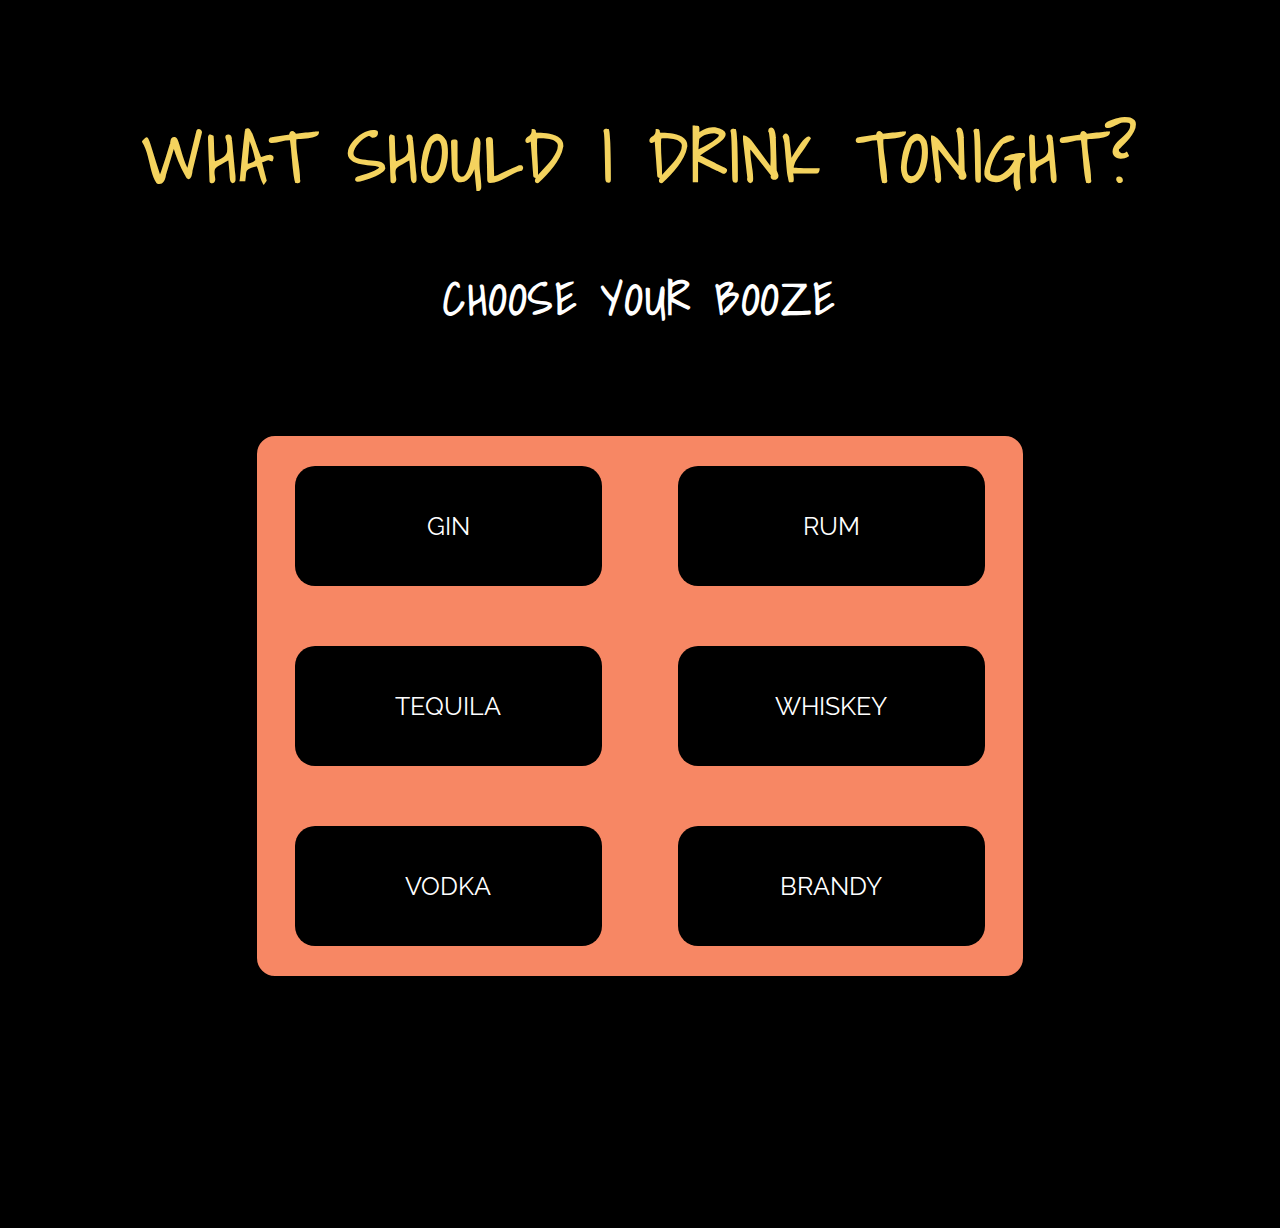
==== index.html @ fc22264a "scss added" ====
<!DOCTYPE html>
<html lang="en">
<head>
    <meta charset="UTF-8">
    <meta name="viewport" content="width=device-width, initial-scale=1.0">
    <link rel="stylesheet" href="styles/styles.css">
    <link href="https://fonts.googleapis.com/css2?family=Raleway&family=Shadows+Into+Light&display=swap" rel="stylesheet">
   
    <title>Cocktail Time!</title>
</head>
<body>
    <header>
        <div class="wrapper">
            <h1>What should I drink tonight?</h1>
            <h2>CHOOSE YOUR BOOZE</h2>
       

            <section class="userChoice">
            <div class="button button1">
                <p>Gin</p>
            </div>
            <div class="button button2">
                <p>Rum</p>
            </div>
            <div class="button button3">
                <p>Tequila</p>
            </div>
            <div class="button button4">
                <p>Whiskey</p>
            </div>
            <div class="button button5">
                <p>Vodka</p>
            </div>
            <div class="button button6">
                <p>Brandy</p>
            </div>
        </section>
    </header>

    <div class="wrapper">
        <section class="showHere">

        </section>
    </div>
   
        <script
        src='https://code.jquery.com/jquery-3.2.1.min.js'
        integrity='sha256-hwg4gsxgFZhOsEEamdOYGBf13FyQuiTwlAQgxVSNgt4=' 
        crossorigin='anonymous'>
    </script>

        <script src="script.js"></script>


</body>
</html>
---- styles/styles.css ----
article, aside, details, figcaption, figure, footer, header, hgroup, nav, section, summary {
  display: block;
}

audio, canvas, video {
  display: inline-block;
}

audio:not([controls]) {
  display: none;
  height: 0;
}

[hidden] {
  display: none;
}

html {
  font-family: sans-serif;
  -webkit-text-size-adjust: 100%;
  -ms-text-size-adjust: 100%;
}

a:focus {
  outline: thin dotted;
}

a:active, a:hover {
  outline: 0;
}

h1 {
  font-size: 2em;
}

abbr[title] {
  border-bottom: 1px dotted;
}

b, strong {
  font-weight: 700;
}

dfn {
  font-style: italic;
}

mark {
  background: #ff0;
  color: #000;
}

code, kbd, pre, samp {
  font-family: monospace, serif;
  font-size: 1em;
}

pre {
  white-space: pre-wrap;
  word-wrap: break-word;
}

q {
  quotes: \201C \201D \2018 \2019;
}

small {
  font-size: 80%;
}

sub, sup {
  font-size: 75%;
  line-height: 0;
  position: relative;
  vertical-align: baseline;
}

sup {
  top: -.5em;
}

sub {
  bottom: -.25em;
}

img {
  border: 0;
}

svg:not(:root) {
  overflow: hidden;
}

fieldset {
  border: 1px solid silver;
  margin: 0 2px;
  padding: .35em .625em .75em;
}

button, input, select, textarea {
  font-family: inherit;
  font-size: 100%;
  margin: 0;
}

button, input {
  line-height: normal;
}

button, html input[type=button],
input[type=reset], input[type=submit] {
  -webkit-appearance: button;
  cursor: pointer;
}

button[disabled], input[disabled] {
  cursor: default;
}

input[type=checkbox], input[type=radio] {
  -webkit-box-sizing: border-box;
          box-sizing: border-box;
  padding: 0;
}

input[type=search] {
  -webkit-appearance: textfield;
  -webkit-box-sizing: content-box;
  box-sizing: content-box;
}

input[type=search]::-webkit-search-cancel-button, input[type=search]::-webkit-search-decoration {
  -webkit-appearance: none;
}

textarea {
  overflow: auto;
  vertical-align: top;
}

table {
  border-collapse: collapse;
  border-spacing: 0;
}

body, figure {
  margin: 0;
}

legend, button::-moz-focus-inner, input::-moz-focus-inner {
  border: 0;
  padding: 0;
}

* {
  -webkit-box-sizing: border-box;
  box-sizing: border-box;
}

body {
  font-family: "Helvetica", "Arial", sans-serif;
  font-size: 20px;
  background-color: black;
  font-family: 'Raleway', sans-serif;
}

main {
  background: #333;
  color: #fff;
}

body {
  color: white;
}

.wrapper {
  max-width: 1200px;
  margin: 0 auto;
  padding: 50px;
  overflow: hidden;
}

header {
  background-image: url("lightsNight.jpg");
}

.imageDrink {
  width: 35%;
  margin: 0 auto;
  background-color: white;
}

img {
  display: block;
  width: 100%;
  margin: 0 auto;
  padding: 20px 20px 100px 20px;
}

h1,
h2 {
  text-align: center;
  color: #fff;
  font-size: 70px;
  letter-spacing: 2.5px;
  margin: 50px 0;
  font-family: 'Shadows Into Light', cursive;
}

h1 {
  text-transform: uppercase;
  color: #F4D35E;
}

h2 {
  font-size: 45px;
}

ul {
  list-style-type: none;
  margin: 0 20px;
  padding: 0;
  display: -ms-grid;
  display: grid;
  -ms-grid-columns: (minmax(250px, 1fr))[auto-fit];
      grid-template-columns: repeat(auto-fit, minmax(250px, 1fr));
  grid-gap: 10px;
}

li {
  -webkit-box-shadow: 0 0 40px 0px rgba(0, 0, 0, 0.1);
          box-shadow: 0 0 40px 0px rgba(0, 0, 0, 0.1);
  border-radius: 3px;
  margin: 25px 0;
  padding-bottom: 20px;
  display: -webkit-box;
  display: -ms-flexbox;
  display: flex;
  -webkit-box-orient: vertical;
  -webkit-box-direction: normal;
      -ms-flex-direction: column;
          flex-direction: column;
  -webkit-box-pack: center;
      -ms-flex-pack: center;
          justify-content: center;
}

.userChoice {
  background-color: #f78764;
  width: 70%;
  display: -webkit-box;
  display: -ms-flexbox;
  display: flex;
  -webkit-box-align: center;
      -ms-flex-align: center;
          align-items: center;
  -ms-flex-pack: distribute;
      justify-content: space-around;
  -ms-flex-wrap: wrap;
      flex-wrap: wrap;
  margin: 100px auto;
  border: 2px solid black;
  border-radius: 20px;
}

.button {
  background-color: black;
  text-align: center;
  margin: 30px 0;
  padding: 20px 0;
  text-transform: uppercase;
  width: 40%;
  border-radius: 20px;
}

.button p {
  font-size: 25px;
}

.button:hover {
  background-color: #F4D35E;
  cursor: pointer;
  color: black;
}
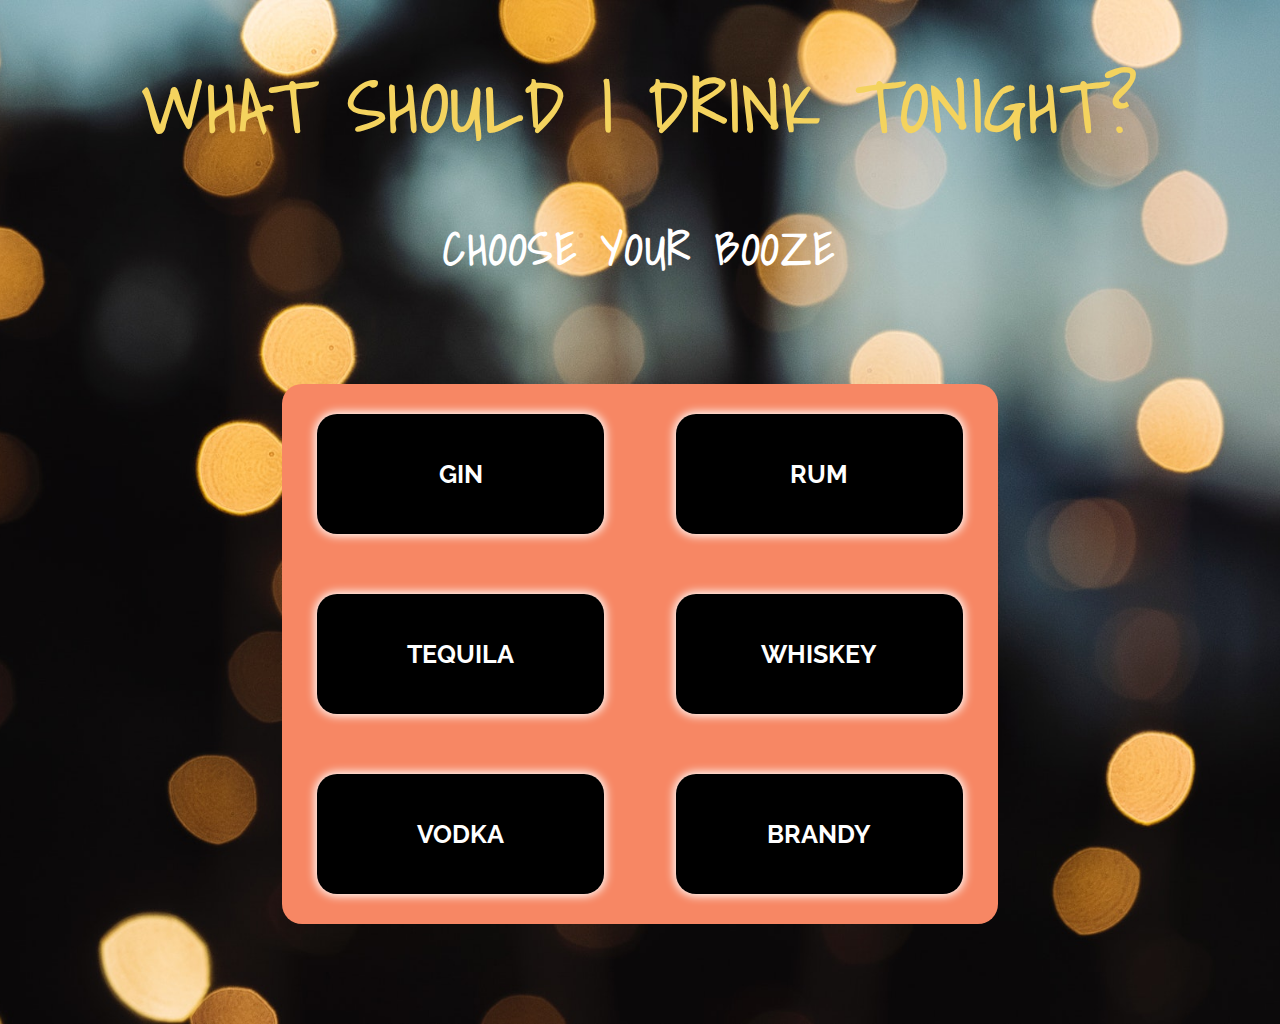
==== commit 7898bb5e: "sass changes" ====
--- a/index.html
+++ b/index.html
@@ -15,23 +15,23 @@
             <h2>CHOOSE YOUR BOOZE</h2>
        
 
-            <section class="userChoice">
-            <div class="button button1">
+            <section class="userChoice" id="userChoice">
+            <div class="button button1" id='gin' value='1'>
                 <p>Gin</p>
             </div>
-            <div class="button button2">
+            <div class="button button2" id='rum' value='2'>
                 <p>Rum</p>
             </div>
-            <div class="button button3">
+            <div class="button button3" id= 'tequila' value=3>
                 <p>Tequila</p>
             </div>
-            <div class="button button4">
+            <div class="button button4" id='whiskey' value=4>
                 <p>Whiskey</p>
             </div>
-            <div class="button button5">
+            <div class="button button5" id='vodka' value=5>
                 <p>Vodka</p>
-            </div>
-            <div class="button button6">
+            </div> 
+            <div class="button button6" id='brandy' value=6>
                 <p>Brandy</p>
             </div>
         </section>
--- a/styles/styles.css
+++ b/styles/styles.css
@@ -158,30 +158,30 @@
 }
 
 body {
-  font-family: "Helvetica", "Arial", sans-serif;
+  font-family: 'Raleway', sans-serif;
   font-size: 20px;
+  color: white;
   background-color: black;
-  font-family: 'Raleway', sans-serif;
+  padding: 0;
+}
+
+.wrapper {
+  max-width: 1280px;
+  margin: 0 auto;
+  width: 80%;
+  overflow: hidden;
 }
 
 main {
-  background: #333;
+  background-color: #333;
   color: #fff;
 }
 
-body {
-  color: white;
-}
-
-.wrapper {
-  max-width: 1200px;
-  margin: 0 auto;
-  padding: 50px;
-  overflow: hidden;
-}
-
 header {
-  background-image: url("lightsNight.jpg");
+  background-image: url("assets/lightsNight.jpg");
+  background-repeat: no-repeat;
+  background-size: cover;
+  background-position: center;
 }
 
 .imageDrink {
@@ -190,7 +190,7 @@
   background-color: white;
 }
 
-img {
+.imageDrink img {
   display: block;
   width: 100%;
   margin: 0 auto;
@@ -227,7 +227,7 @@
   grid-gap: 10px;
 }
 
-li {
+ul li {
   -webkit-box-shadow: 0 0 40px 0px rgba(0, 0, 0, 0.1);
           box-shadow: 0 0 40px 0px rgba(0, 0, 0, 0.1);
   border-radius: 3px;
@@ -259,7 +259,6 @@
   -ms-flex-wrap: wrap;
       flex-wrap: wrap;
   margin: 100px auto;
-  border: 2px solid black;
   border-radius: 20px;
 }
 
@@ -271,6 +270,9 @@
   text-transform: uppercase;
   width: 40%;
   border-radius: 20px;
+  -webkit-box-shadow: 0 0 10px 2px;
+          box-shadow: 0 0 10px 2px;
+  font-weight: bold;
 }
 
 .button p {
@@ -282,3 +284,7 @@
   cursor: pointer;
   color: black;
 }
+
+.showHere {
+  display: none;
+}
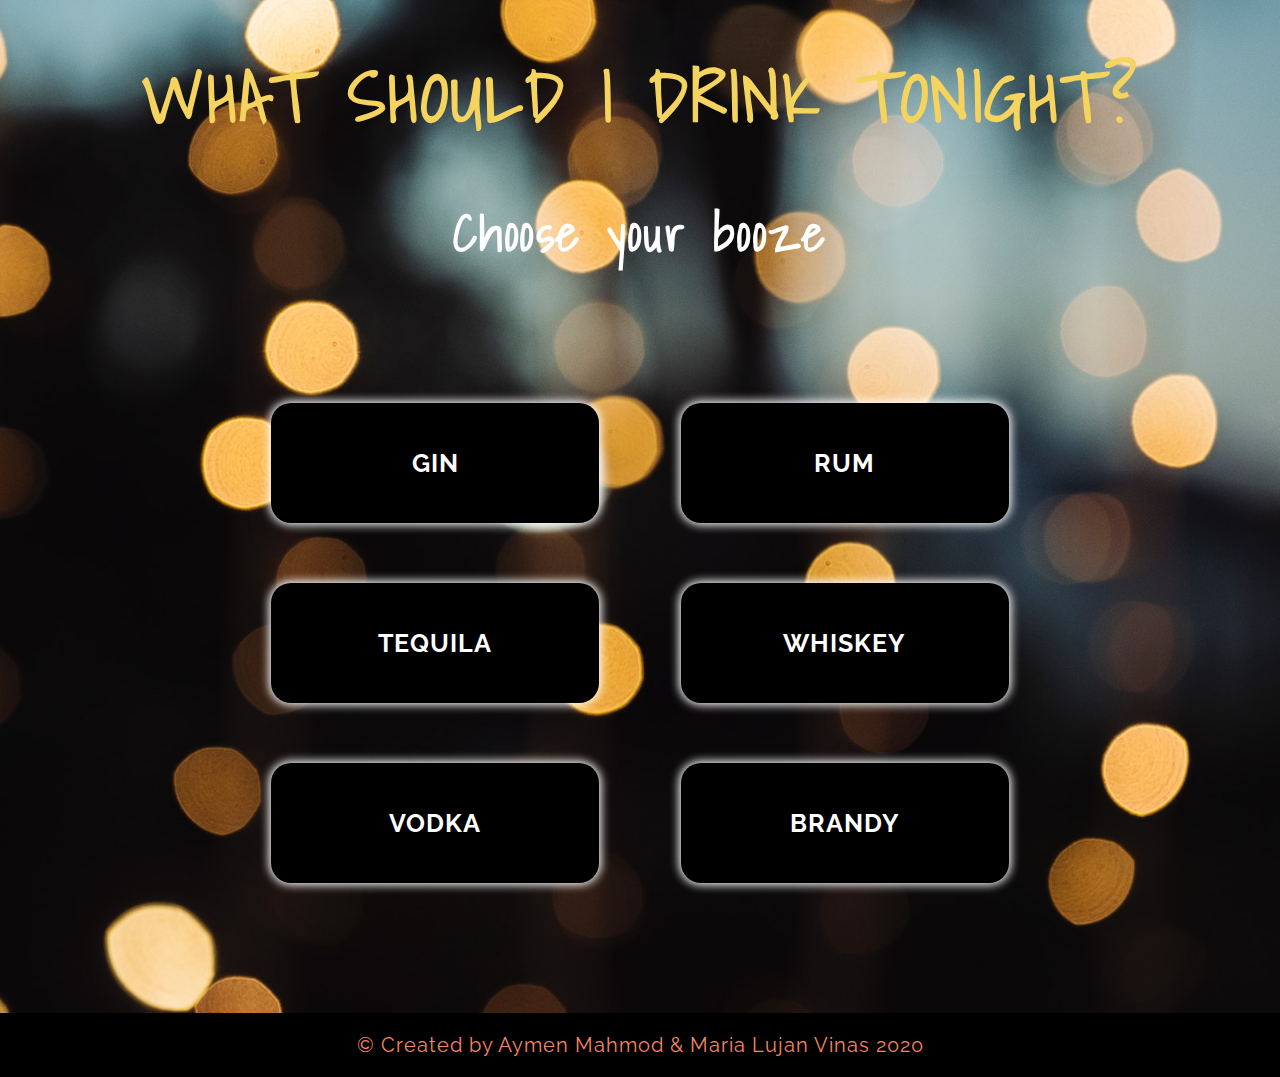
==== commit 379588be: "sass partials added- mediaQueries added :sparkles:" ====
--- a/index.html
+++ b/index.html
@@ -9,48 +9,61 @@
     <title>Cocktail Time!</title>
 </head>
 <body>
+    <!-- header starts -->
     <header>
         <div class="wrapper">
             <h1>What should I drink tonight?</h1>
-            <h2>CHOOSE YOUR BOOZE</h2>
-       
+            <h2>Choose your booze</h2>
+        
+            <!-- section User Choice starts-->
+            <section class="userChoice" id="userChoice">
+                <div class="button button1" id='Gin' value='1'>
+                    <p>Gin</p>
+                </div>
+                <div class="button button2" id='Rum' value='2'>
+                    <p>Rum</p>
+                </div>
+                <div class="button button3" id= 'tequila' value=3>
+                    <p>Tequila</p>
+                </div>
+                <div class="button button4" id='whiskey' value=4>
+                    <p>Whiskey</p>
+                </div>
+                <div class="button button5" id='vodka' value=5>
+                    <p>Vodka</p>
+                </div> 
+                <div class="button button6" id='brandy' value=6>
+                    <p>Brandy</p>
+                </div>
+            </section>
+            <!-- section User Choice ends -->
+        </div>
+    </header>
+    <!-- header ends -->
 
-            <section class="userChoice" id="userChoice">
-            <div class="button button1" id='gin' value='1'>
-                <p>Gin</p>
-            </div>
-            <div class="button button2" id='rum' value='2'>
-                <p>Rum</p>
-            </div>
-            <div class="button button3" id= 'tequila' value=3>
-                <p>Tequila</p>
-            </div>
-            <div class="button button4" id='whiskey' value=4>
-                <p>Whiskey</p>
-            </div>
-            <div class="button button5" id='vodka' value=5>
-                <p>Vodka</p>
-            </div> 
-            <div class="button button6" id='brandy' value=6>
-                <p>Brandy</p>
-            </div>
-        </section>
-    </header>
+    <!-- main starts -->
+    <main>
+        <div class="wrapper">
+            <section class="showHere">
 
-    <div class="wrapper">
-        <section class="showHere">
+            </section>
+        </div>
+    </main>
+    <!-- main ends -->
 
-        </section>
-    </div>
-   
-        <script
-        src='https://code.jquery.com/jquery-3.2.1.min.js'
-        integrity='sha256-hwg4gsxgFZhOsEEamdOYGBf13FyQuiTwlAQgxVSNgt4=' 
-        crossorigin='anonymous'>
-    </script>
 
-        <script src="script.js"></script>
+    <!-- footer starts -->
+    <footer>
+        <p>© Created by Aymen Mahmod & Maria Lujan Vinas 2020</p>
+    </footer>
+    <!-- footer ends -->
+
+
+    <script src='https://code.jquery.com/jquery-3.4.0.min.js' integrity='sha256-BJeo0qm959uMBGb65z40ejJYGSgR7REI4+CW1fNKwOg=' crossorigin='anonymous'></script>
+
+    <script src="script.js"></script>
 
 
 </body>
+
 </html>--- a/styles/styles.css
+++ b/styles/styles.css
@@ -157,24 +157,48 @@
   box-sizing: border-box;
 }
 
+html {
+  font-size: 62.5%;
+}
+
 body {
-  font-family: 'Raleway', sans-serif;
-  font-size: 20px;
+  font-family: "Raleway", sans-serif;
+  font-size: 2rem;
   color: white;
   background-color: black;
   padding: 0;
+  margin: 0;
 }
 
 .wrapper {
   max-width: 1280px;
+  width: 80%;
   margin: 0 auto;
-  width: 80%;
   overflow: hidden;
 }
 
-main {
-  background-color: #333;
+h1,
+h2 {
+  text-align: center;
+  letter-spacing: 2.5px;
+  margin: 40px 0;
+  font-family: "Shadows Into Light", cursive;
+}
+
+h1 {
+  text-transform: uppercase;
+  color: #F4D35E;
+  font-size: 7rem;
+}
+
+h2 {
+  font-size: 5rem;
   color: #fff;
+}
+
+p {
+  font-size: 2.5rem;
+  letter-spacing: 1px;
 }
 
 header {
@@ -184,36 +208,39 @@
   background-position: center;
 }
 
-.imageDrink {
-  width: 35%;
-  margin: 0 auto;
-  background-color: white;
-}
-
-.imageDrink img {
-  display: block;
-  width: 100%;
-  margin: 0 auto;
-  padding: 20px 20px 100px 20px;
-}
-
-h1,
-h2 {
+.userChoice {
+  width: 80%;
+  display: -webkit-box;
+  display: -ms-flexbox;
+  display: flex;
+  -webkit-box-align: center;
+      -ms-flex-align: center;
+          align-items: center;
+  -ms-flex-pack: distribute;
+      justify-content: space-around;
+  -ms-flex-wrap: wrap;
+      flex-wrap: wrap;
+  margin: 100px auto;
+  border-radius: 20px;
+}
+
+.button {
+  background-color: black;
   text-align: center;
-  color: #fff;
-  font-size: 70px;
-  letter-spacing: 2.5px;
-  margin: 50px 0;
-  font-family: 'Shadows Into Light', cursive;
-}
-
-h1 {
+  margin: 30px 0;
+  padding: 20px 0;
   text-transform: uppercase;
-  color: #F4D35E;
-}
-
-h2 {
-  font-size: 45px;
+  width: 40%;
+  border-radius: 20px;
+  -webkit-box-shadow: 0 0 10px 2px;
+          box-shadow: 0 0 10px 2px;
+  font-weight: bold;
+}
+
+.button:hover {
+  background-color: #f78764;
+  cursor: pointer;
+  color: black;
 }
 
 ul {
@@ -245,46 +272,86 @@
           justify-content: center;
 }
 
-.userChoice {
-  background-color: #f78764;
-  width: 70%;
-  display: -webkit-box;
-  display: -ms-flexbox;
-  display: flex;
-  -webkit-box-align: center;
-      -ms-flex-align: center;
-          align-items: center;
-  -ms-flex-pack: distribute;
-      justify-content: space-around;
-  -ms-flex-wrap: wrap;
-      flex-wrap: wrap;
-  margin: 100px auto;
-  border-radius: 20px;
-}
-
-.button {
+.imageDrink {
+  width: 35%;
+  margin: 0 auto;
+  background-color: white;
+}
+
+.imageDrink img {
+  display: block;
+  width: 100%;
+  margin: 0 auto;
+  padding: 20px 20px 100px 20px;
+}
+
+footer p {
   background-color: black;
   text-align: center;
-  margin: 30px 0;
-  padding: 20px 0;
-  text-transform: uppercase;
-  width: 40%;
-  border-radius: 20px;
-  -webkit-box-shadow: 0 0 10px 2px;
-          box-shadow: 0 0 10px 2px;
-  font-weight: bold;
-}
-
-.button p {
-  font-size: 25px;
-}
-
-.button:hover {
-  background-color: #F4D35E;
-  cursor: pointer;
-  color: black;
-}
-
-.showHere {
-  display: none;
-}
+  color: #f78764;
+  letter-spacing: 1px;
+  font-size: 2rem;
+}
+
+@media (max-width: 1024px) {
+  .wrapper {
+    width: 90%;
+  }
+  .userChoice {
+    width: 100%;
+  }
+}
+
+@media (max-width: 650px) {
+  h1 {
+    font-size: 6rem;
+  }
+  .userChoice {
+    margin: 40px auto;
+  }
+  .button {
+    width: 70%;
+  }
+  footer p {
+    font-size: 1.6rem;
+  }
+}
+
+@media (max-width: 500px) {
+  h1 {
+    font-size: 5rem;
+  }
+  h2 {
+    font-size: 4rem;
+    margin: 0;
+  }
+  .button {
+    width: 85%;
+    padding: 10px 0;
+  }
+  footer p {
+    font-size: 1.3rem;
+  }
+}
+
+@media (max-width: 400px) {
+  h1 {
+    font-size: 4rem;
+  }
+  h2 {
+    font-size: 3rem;
+  }
+  p {
+    font-size: 2rem;
+  }
+  .userChoice {
+    margin: 20px auto;
+  }
+  .button {
+    width: 90%;
+    padding: 0;
+  }
+  footer p {
+    font-size: 1rem;
+  }
+}
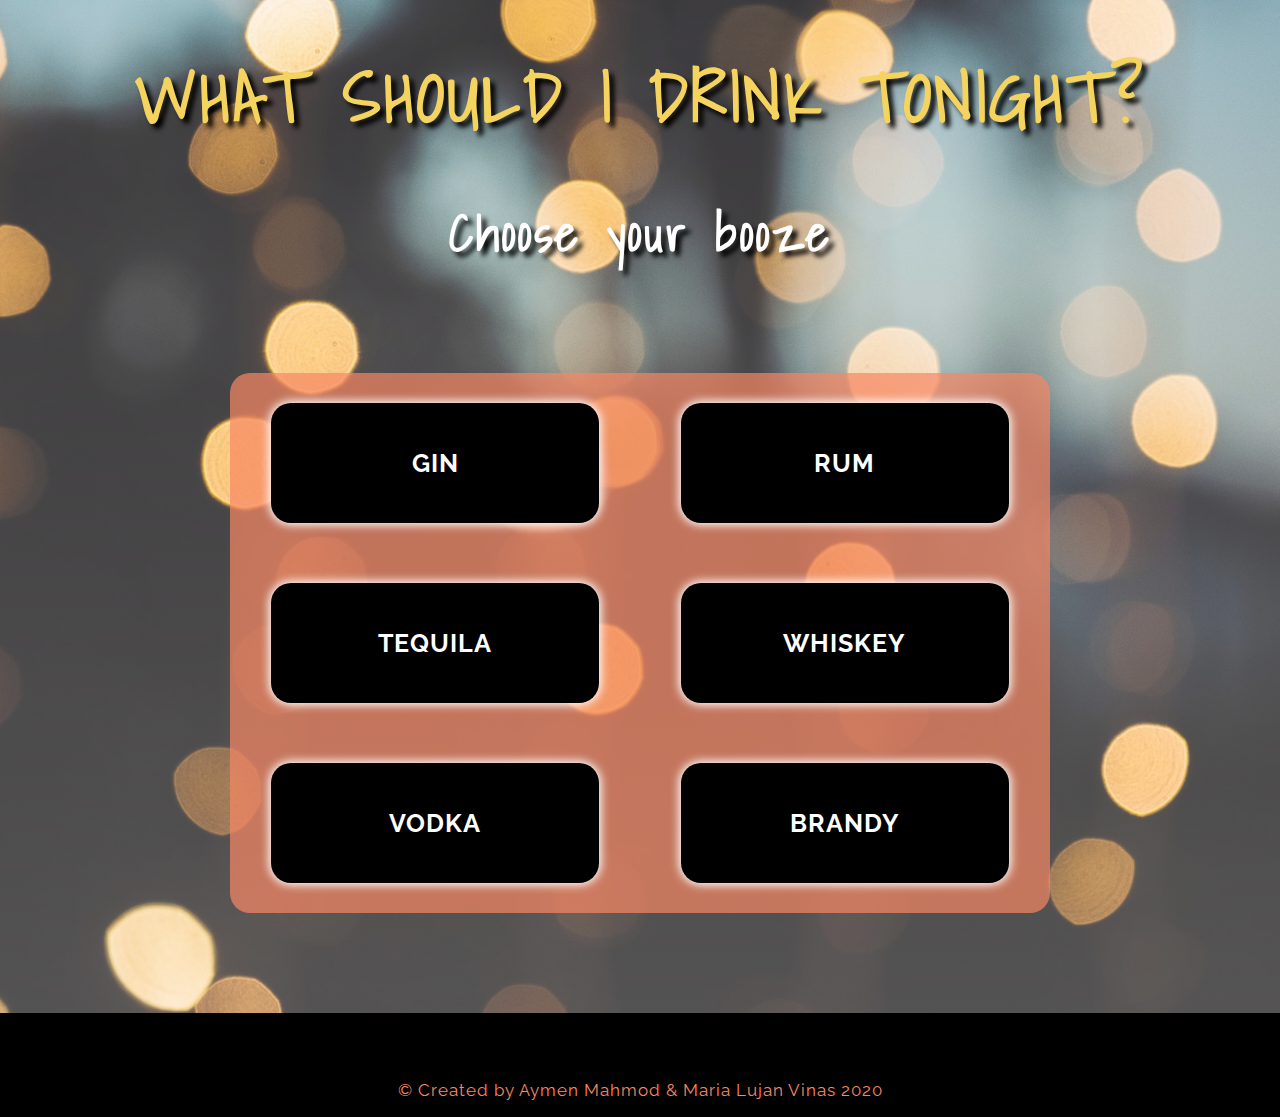
==== commit 55fd45ce: "js/scss display changes" ====
--- a/index.html
+++ b/index.html
@@ -17,22 +17,22 @@
         
             <!-- section User Choice starts-->
             <section class="userChoice" id="userChoice">
-                <div class="button button1" id='Gin' value='1'>
+                <div class="button button1" id='Gin'>
                     <p>Gin</p>
                 </div>
-                <div class="button button2" id='Rum' value='2'>
+                <div class="button button2" id='Rum'>
                     <p>Rum</p>
                 </div>
-                <div class="button button3" id= 'tequila' value=3>
+                <div class="button button3" id= 'tequila'>
                     <p>Tequila</p>
                 </div>
-                <div class="button button4" id='whiskey' value=4>
+                <div class="button button4" id='whiskey'>
                     <p>Whiskey</p>
                 </div>
-                <div class="button button5" id='vodka' value=5>
+                <div class="button button5" id='vodka'>
                     <p>Vodka</p>
                 </div> 
-                <div class="button button6" id='brandy' value=6>
+                <div class="button button6" id='brandy'>
                     <p>Brandy</p>
                 </div>
             </section>
--- a/styles/styles.css
+++ b/styles/styles.css
@@ -1,3 +1,4 @@
+@charset "UTF-8";
 article, aside, details, figcaption, figure, footer, header, hgroup, nav, section, summary {
   display: block;
 }
@@ -180,7 +181,7 @@
 h1,
 h2 {
   text-align: center;
-  letter-spacing: 2.5px;
+  letter-spacing: 3px;
   margin: 40px 0;
   font-family: "Shadows Into Light", cursive;
 }
@@ -189,11 +190,13 @@
   text-transform: uppercase;
   color: #F4D35E;
   font-size: 7rem;
+  text-shadow: 5px 5px 5px black;
 }
 
 h2 {
   font-size: 5rem;
   color: #fff;
+  text-shadow: 5px 5px 5px black;
 }
 
 p {
@@ -202,13 +205,15 @@
 }
 
 header {
-  background-image: url("assets/lightsNight.jpg");
+  background-image: -webkit-gradient(linear, left top, left bottom, from(rgba(245, 246, 252, 0.2)), to(rgba(255, 255, 255, 0.3))), url(assets/lightsNight.jpg);
+  background-image: linear-gradient(to bottom, rgba(245, 246, 252, 0.2), rgba(255, 255, 255, 0.3)), url(assets/lightsNight.jpg);
   background-repeat: no-repeat;
   background-size: cover;
   background-position: center;
 }
 
 .userChoice {
+  background-color: rgba(247, 135, 100, 0.7);
   width: 80%;
   display: -webkit-box;
   display: -ms-flexbox;
@@ -238,43 +243,60 @@
 }
 
 .button:hover {
-  background-color: #f78764;
+  background-color: #F4D35E;
   cursor: pointer;
   color: black;
 }
 
-ul {
-  list-style-type: none;
+main {
+  padding-bottom: 50px;
+}
+
+.cocktailName h2 {
+  color: #f78764;
+  margin: 70px 0;
+}
+
+.gridContainer {
   margin: 0 20px;
-  padding: 0;
   display: -ms-grid;
   display: grid;
-  -ms-grid-columns: (minmax(250px, 1fr))[auto-fit];
-      grid-template-columns: repeat(auto-fit, minmax(250px, 1fr));
-  grid-gap: 10px;
+  -ms-grid-columns: (minmax(450px, 1fr))[auto-fit];
+      grid-template-columns: repeat(auto-fit, minmax(450px, 1fr));
+  grid-gap: 50px;
+}
+
+.gridItem {
+  margin: 20px auto;
+}
+
+.gridItem h3 {
+  font-family: "Shadows Into Light", cursive;
+  font-size: 4rem;
+  margin: 0;
+  text-align: center;
+}
+
+.gridItem p {
+  font-size: 2rem;
+  line-height: 40px;
+}
+
+ul {
+  padding: 0;
+  list-style-type: none;
 }
 
 ul li {
-  -webkit-box-shadow: 0 0 40px 0px rgba(0, 0, 0, 0.1);
-          box-shadow: 0 0 40px 0px rgba(0, 0, 0, 0.1);
-  border-radius: 3px;
-  margin: 25px 0;
-  padding-bottom: 20px;
-  display: -webkit-box;
-  display: -ms-flexbox;
-  display: flex;
-  -webkit-box-orient: vertical;
-  -webkit-box-direction: normal;
-      -ms-flex-direction: column;
-          flex-direction: column;
-  -webkit-box-pack: center;
-      -ms-flex-pack: center;
-          justify-content: center;
+  margin: 30px 0;
+}
+
+ul li:before {
+  content: '✓';
 }
 
 .imageDrink {
-  width: 35%;
-  margin: 0 auto;
+  width: 100%;
   background-color: white;
 }
 
@@ -290,7 +312,7 @@
   text-align: center;
   color: #f78764;
   letter-spacing: 1px;
-  font-size: 2rem;
+  font-size: 1.7rem;
 }
 
 @media (max-width: 1024px) {
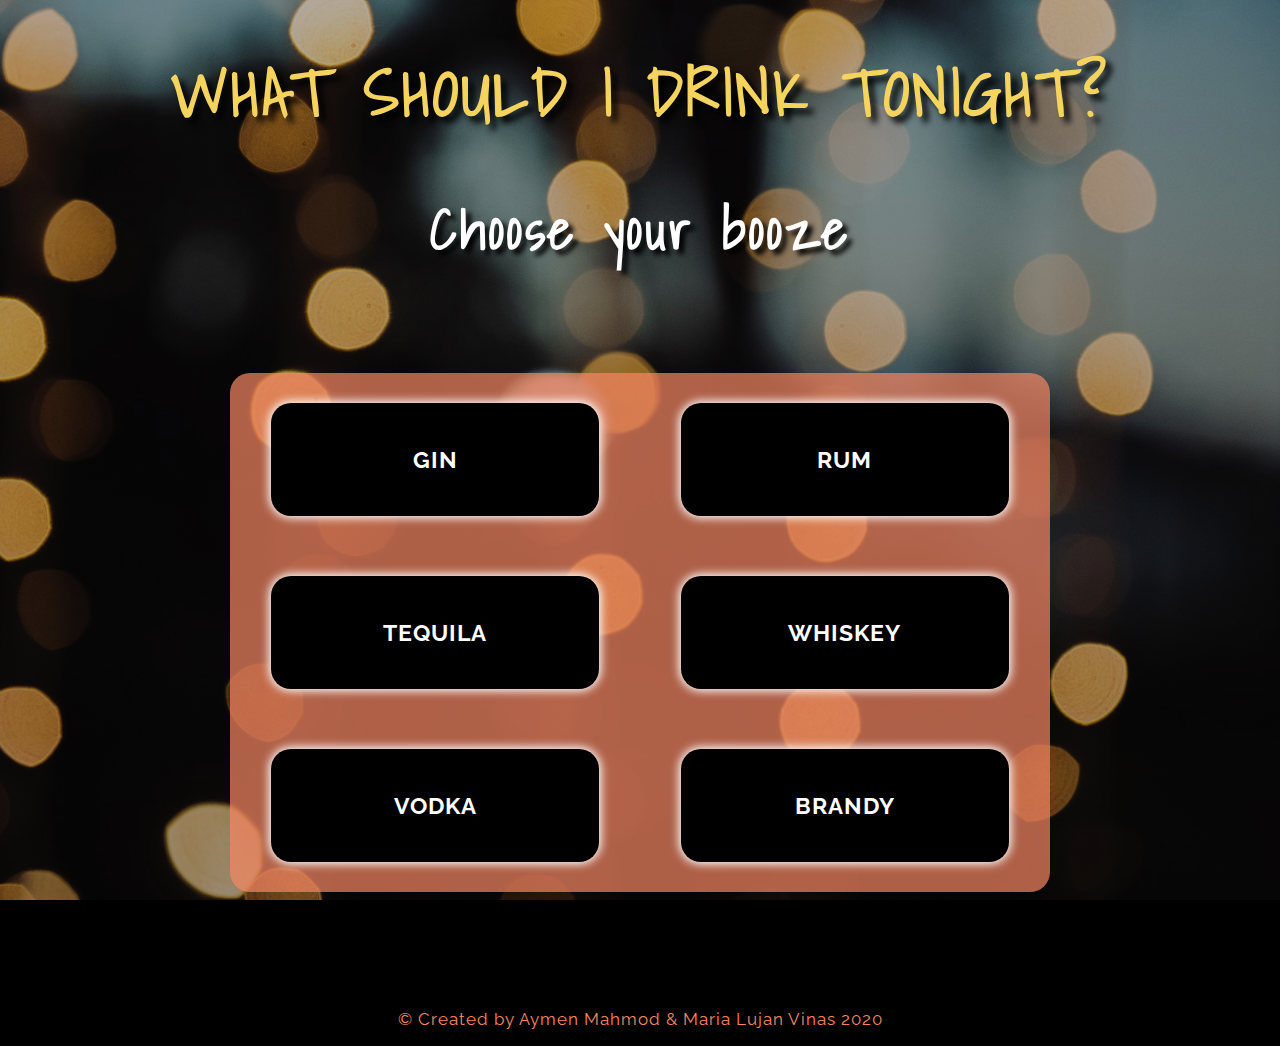
==== commit 968e4d1e: "making it responsive" ====
--- a/index.html
+++ b/index.html
@@ -17,7 +17,7 @@
         
             <!-- section User Choice starts-->
             <section class="userChoice" id="userChoice">
-                <div class="button button1" id='Gin'>
+                <div class="button button1q" id='Gin'>
                     <p>Gin</p>
                 </div>
                 <div class="button button2" id='Rum'>
--- a/styles/styles.css
+++ b/styles/styles.css
@@ -169,6 +169,12 @@
   background-color: black;
   padding: 0;
   margin: 0;
+  background-image: -webkit-gradient(linear, left top, left bottom, from(rgba(0, 0, 0, 0.3)), to(rgba(0, 0, 0, 0.4))), url("assets/lightsNight.jpg");
+  background-image: linear-gradient(to bottom, rgba(0, 0, 0, 0.3), rgba(0, 0, 0, 0.4)), url("assets/lightsNight.jpg");
+  background-attachment: fixed;
+  background-repeat: no-repeat;
+  background-size: cover;
+  background-position: center;
 }
 
 .wrapper {
@@ -189,27 +195,20 @@
 h1 {
   text-transform: uppercase;
   color: #F4D35E;
-  font-size: 7rem;
-  text-shadow: 5px 5px 5px black;
+  font-size: 6.5rem;
+  text-shadow: 6px 6px 6px black;
 }
 
 h2 {
-  font-size: 5rem;
+  font-size: 5.5rem;
   color: #fff;
   text-shadow: 5px 5px 5px black;
+  letter-spacing: 3px;
 }
 
 p {
-  font-size: 2.5rem;
+  font-size: 2.3rem;
   letter-spacing: 1px;
-}
-
-header {
-  background-image: -webkit-gradient(linear, left top, left bottom, from(rgba(245, 246, 252, 0.2)), to(rgba(255, 255, 255, 0.3))), url(assets/lightsNight.jpg);
-  background-image: linear-gradient(to bottom, rgba(245, 246, 252, 0.2), rgba(255, 255, 255, 0.3)), url(assets/lightsNight.jpg);
-  background-repeat: no-repeat;
-  background-size: cover;
-  background-position: center;
 }
 
 .userChoice {
@@ -248,26 +247,23 @@
   color: black;
 }
 
-main {
-  padding-bottom: 50px;
-}
-
 .cocktailName h2 {
   color: #f78764;
   margin: 70px 0;
 }
 
 .gridContainer {
-  margin: 0 20px;
+  margin: 0;
   display: -ms-grid;
   display: grid;
-  -ms-grid-columns: (minmax(450px, 1fr))[auto-fit];
-      grid-template-columns: repeat(auto-fit, minmax(450px, 1fr));
-  grid-gap: 50px;
+  -ms-grid-columns: (minmax(250px, 1fr))[auto-fit];
+      grid-template-columns: repeat(auto-fit, minmax(250px, 1fr));
+  grid-gap: 10px;
 }
 
 .gridItem {
-  margin: 20px auto;
+  margin: 30px auto;
+  padding-bottom: 30px;
 }
 
 .gridItem h3 {
@@ -275,11 +271,12 @@
   font-size: 4rem;
   margin: 0;
   text-align: center;
+  letter-spacing: 2px;
 }
 
 .gridItem p {
-  font-size: 2rem;
   line-height: 40px;
+  text-align: center;
 }
 
 ul {
@@ -288,7 +285,8 @@
 }
 
 ul li {
-  margin: 30px 0;
+  margin: 20px 0;
+  font-size: 2.3rem;
 }
 
 ul li:before {
@@ -296,7 +294,7 @@
 }
 
 .imageDrink {
-  width: 100%;
+  width: 75%;
   background-color: white;
 }
 
@@ -304,11 +302,24 @@
   display: block;
   width: 100%;
   margin: 0 auto;
-  padding: 20px 20px 100px 20px;
+  padding: 20px 20px 80px 20px;
+  opacity: 0.8;
+}
+
+.gridItem1,
+.gridItem2 {
+  width: 100%;
+  width: 70%;
+  padding: 0;
+  margin-bottom: 100px;
+}
+
+.gridItem1 p,
+.gridItem2 p {
+  font-size: 1.7rem;
 }
 
 footer p {
-  background-color: black;
   text-align: center;
   color: #f78764;
   letter-spacing: 1px;
